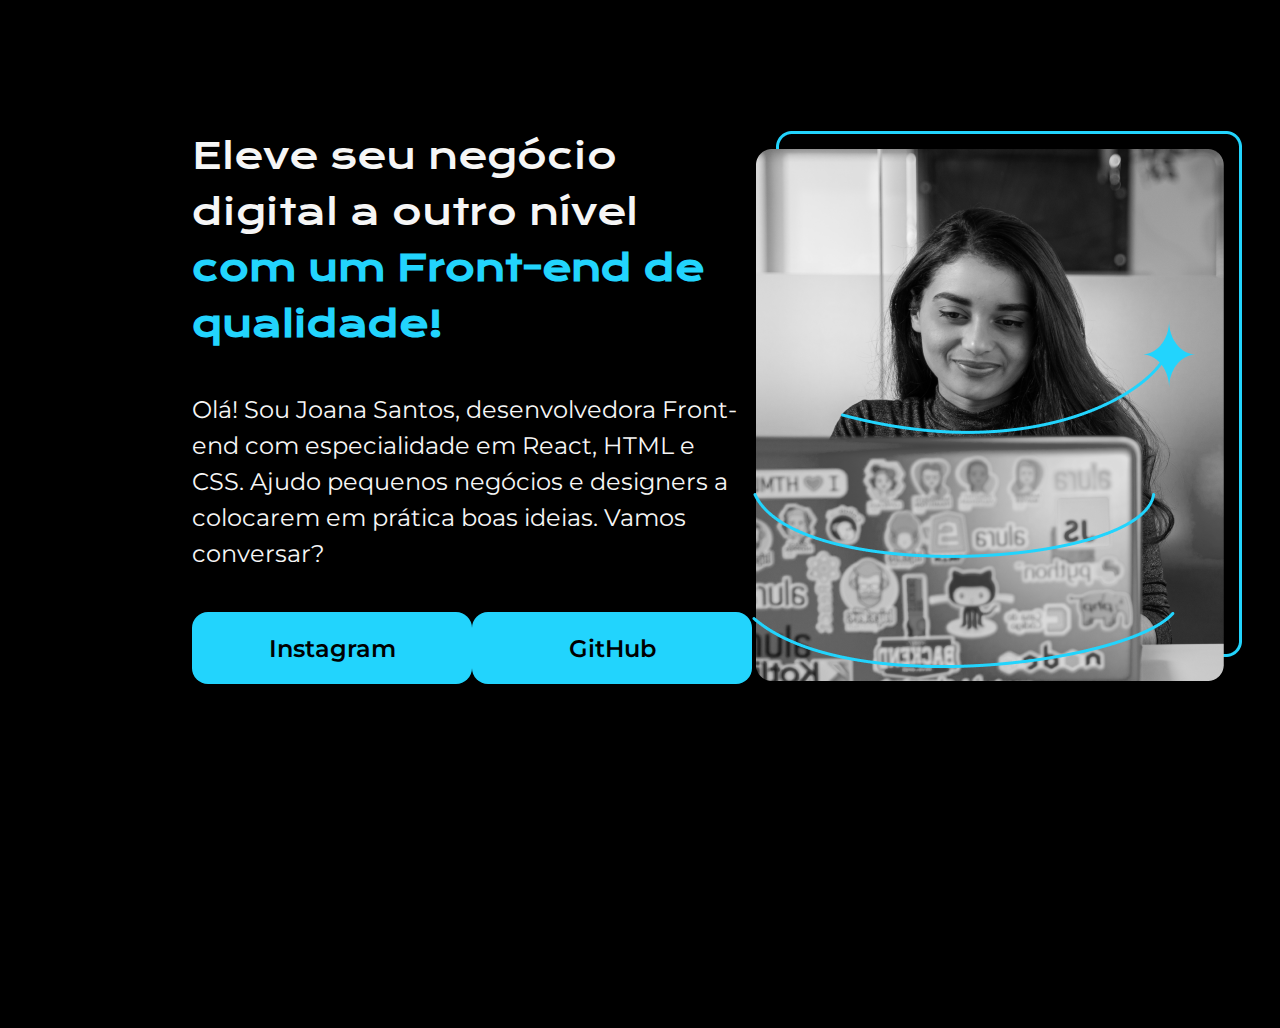
==== index.html @ b43762fd ":tada: Commit inicial" ====
<!DOCTYPE html>

<html lang="pt-br">
    <head>
        <meta http-equiv="Content-Type" content="text/html;charset=UTF-8">
        <meta http-equiv="X-UA-Compatible" content="IE=edge">
        <meta name="viewport" content="width=device-width, initial-scale=1.0">
        <link rel="stylesheet" href="style.css">
        <title>Portfolio</title>
    </head>

    <body>
        <header></header>
        <main class="apresentacao">
            <section class="apresentacao__conteudo">
                <h1 class="apresentacao__conteudo__titulo">Eleve seu negócio digital a outro nível <strong class="titulo-destaque">com um Front-end de qualidade!</strong></h1>
                <p class="apresentacao__conteudo__texto">Olá! Sou Joana Santos, desenvolvedora Front-end com especialidade em React, HTML e CSS. Ajudo pequenos negócios e designers a colocarem em prática boas ideias. Vamos conversar?</p>
                <div class="apresentacao__conteudo__links">
                    <a class="apresentacao__conteudo__links__link" href="https://instagram.com/" target="_blank" rel="noopener noreferrer">Instagram</a>
                    <a class="apresentacao__conteudo__links__link" href="https://github.com/" target="_blank" rel="noopener noreferrer">GitHub</a>
                </div>
            </section>
            <img src="assets/img-profile.png" alt="Foto da Joana Santos programando">
        </main>
        <footer></footer>
           
    </body>   
</html>
---- style.css ----
@import url("https://fonts.googleapis.com/css2?family=Krona+One&family=Montserrat:wght@400;600&display=swap");

:root {
  --blue: #22d4fd;
  --white: #f6f6f6;
  --black: #000;
}

* {
  margin: 0;
  padding: 0;
}

body {
  box-sizing: border-box;
  height: 100vh;
  background: var(--black);
  color: var(--white);
}

.titulo-destaque {
  color: var(--blue);
}

.apresentacao {
  margin: 10% 15%;
  display: flex;
  align-items: center;
  justify-content: space-between;
}

.apresentacao__conteudo {
  width: 615px;
  display: flex;
  flex-direction: column;
  gap: 40px;
}

.apresentacao__conteudo__titulo {
  font-family: "Krona One", sans-serif;
  font-size: 36px;
  font-weight: 400;
  line-height: 56px;
}

.apresentacao__conteudo__texto {
  font-family: "Montserrat", sans-serif;
  font-size: 24px;
  font-weight: 400;
  line-height: 36px;
}

.apresentacao__conteudo__links {
    display: flex;
    justify-content: space-between;
}

.apresentacao__conteudo__links__link {
  text-decoration: none;
  color: var(--black);
  background-color: var(--blue);
  width: 280px;
  text-align: center;
  border-radius: 16px;
  font-size: 24px;
  font-weight: 600;
  padding: 21.5px 0;
  text-decoration: none;
  color: #000000;
  font-family: "Montserrat", sans-serif;
}
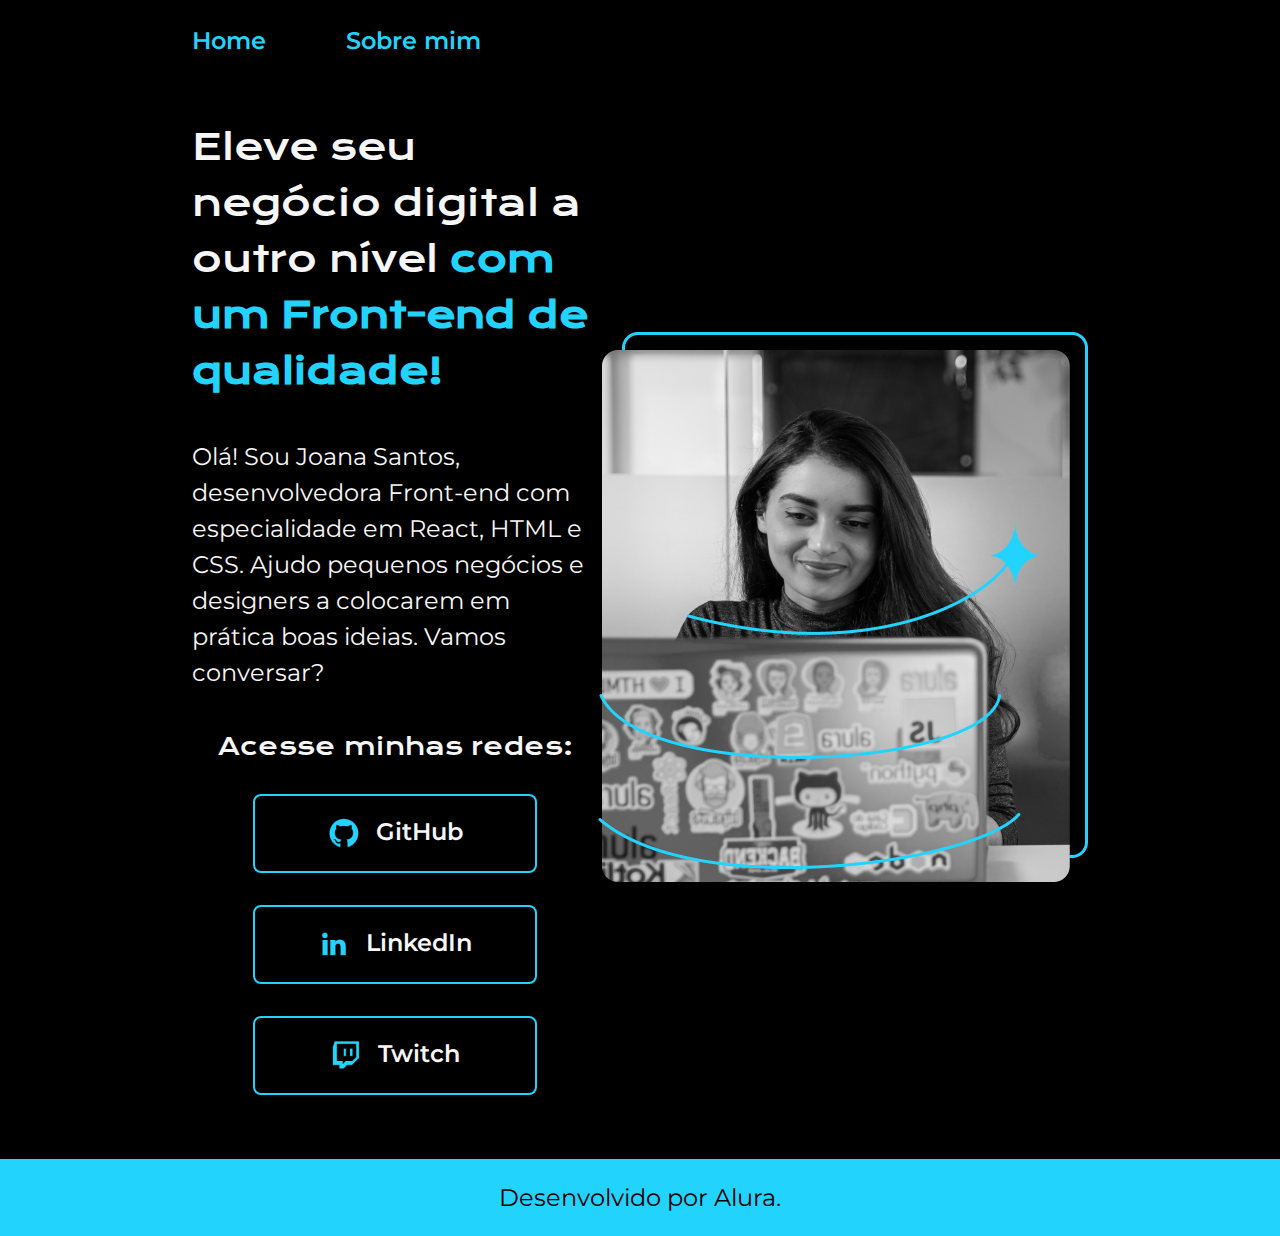
==== commit 39bb0334: ":sparkles: feat: Novo design e pagina "Sobre mim"" ====
--- a/index.html
+++ b/index.html
@@ -1,28 +1,88 @@
 <!DOCTYPE html>
 
 <html lang="pt-br">
-    <head>
-        <meta http-equiv="Content-Type" content="text/html;charset=UTF-8">
-        <meta http-equiv="X-UA-Compatible" content="IE=edge">
-        <meta name="viewport" content="width=device-width, initial-scale=1.0">
-        <link rel="stylesheet" href="style.css">
-        <title>Portfolio</title>
-    </head>
+  <head>
+    <meta http-equiv="Content-Type" content="text/html;charset=UTF-8" />
+    <meta http-equiv="X-UA-Compatible" content="IE=edge" />
+    <meta name="viewport" content="width=device-width, initial-scale=1.0" />
+    <link rel="stylesheet" href="styles/style.css" />
+    <title>Portfolio</title>
+  </head>
 
-    <body>
-        <header></header>
-        <main class="apresentacao">
-            <section class="apresentacao__conteudo">
-                <h1 class="apresentacao__conteudo__titulo">Eleve seu negócio digital a outro nível <strong class="titulo-destaque">com um Front-end de qualidade!</strong></h1>
-                <p class="apresentacao__conteudo__texto">Olá! Sou Joana Santos, desenvolvedora Front-end com especialidade em React, HTML e CSS. Ajudo pequenos negócios e designers a colocarem em prática boas ideias. Vamos conversar?</p>
-                <div class="apresentacao__conteudo__links">
-                    <a class="apresentacao__conteudo__links__link" href="https://instagram.com/" target="_blank" rel="noopener noreferrer">Instagram</a>
-                    <a class="apresentacao__conteudo__links__link" href="https://github.com/" target="_blank" rel="noopener noreferrer">GitHub</a>
-                </div>
-            </section>
-            <img src="assets/img-profile.png" alt="Foto da Joana Santos programando">
-        </main>
-        <footer></footer>
-           
-    </body>   
+  <body>
+    <header class="cabecalho">
+      <nav class="cabecalho__menu">
+        <a class="cabecalho__menu__link" href="index.html" >Home</a>
+        <a class="cabecalho__menu__link" href="about.html" >Sobre mim</a>
+      </nav>
+    </header>
+    <main class="apresentacao">
+      <section class="apresentacao__conteudo">
+        <h1 class="apresentacao__conteudo__titulo">
+          Eleve seu negócio digital a outro nível
+          <strong class="titulo-destaque"
+            >com um Front-end de qualidade!</strong
+          >
+        </h1>
+        <p class="apresentacao__conteudo__texto">
+          Olá! Sou Joana Santos, desenvolvedora Front-end com especialidade em
+          <span class="apresentacao__conteudo__tecnologias"
+            >React, HTML e CSS</span
+          >. Ajudo pequenos negócios e designers a colocarem em prática boas
+          ideias. Vamos conversar?
+        </p>
+        <div class="apresentacao__links">
+          <h2 class="apresentacao__links__subtitulo">Acesse minhas redes:</h2>
+          <a
+            class="apresentacao__links__link"
+            href="https://github.com/"
+            target="_blank"
+            rel="noopener noreferrer"
+          >
+            <img
+              class="apresentacao__links__link__icon"
+              src="assets/logo-github.png"
+              alt="Logo do GitHub"
+            />
+
+            GitHub</a
+          >
+          <a
+            class="apresentacao__links__link"
+            href="https://instagram.com/"
+            target="_blank"
+            rel="noopener noreferrer"
+          >
+            <img
+              class="apresentacao__links__link__icon"
+              src="assets/logo-linkedin.png"
+              alt="Logo do LinkedIn"
+            />
+
+            LinkedIn</a
+          >
+          <a
+            class="apresentacao__links__link"
+            href="https://twitch.com/"
+            target="_blank"
+            rel="noopener noreferrer"
+          >
+            <img
+              class="apresentacao__links__link__icon"
+              src="assets/logo-twitch.png"
+              alt="Logo da Twitch"
+            />
+            Twitch</a
+          >
+        </div>
+      </section>
+      <img
+        src="assets/img-profile.png"
+        alt="Foto da Joana Santos programando"
+      />
+    </main>
+    <footer class="rodape">
+      <p>Desenvolvido por Alura.</p>
+    </footer>
+  </body>
 </html>
--- a/styles/style.css
+++ b/styles/style.css
@@ -0,0 +1,122 @@
+@import url("https://fonts.googleapis.com/css2?family=Krona+One&family=Montserrat:wght@400;600&display=swap");
+
+:root {
+  --blue: #22d4fd;
+  --white: #f6f6f6;
+  --black: #000;
+  --bright-black: #272727;
+
+  --main-font: "Krona One", sans-serif;
+  --secondary-font: "Montserrat", sans-serif;
+}
+
+* {
+  margin: 0;
+  padding: 0;
+}
+
+body {
+  box-sizing: border-box;
+  background: var(--black);
+  color: var(--white);
+}
+
+.cabecalho {
+  padding: 2% 0 0 15%;
+}
+
+.cabecalho__menu {
+  display: flex;
+  gap: 80px;
+}
+.cabecalho__menu__link {
+  font-family: var(--secondary-font);
+  font-size: 24px;
+  font-weight: 600;
+  color: var(--blue);
+  text-decoration: none;
+}
+
+.apresentacao {
+  padding: 5% 15%;
+  display: flex;
+  align-items: center;
+  justify-content: space-between;
+}
+
+.apresentacao__conteudo {
+  width: 615px;
+  display: flex;
+  flex-direction: column;
+  gap: 40px;
+}
+
+.apresentacao__conteudo__titulo {
+  font-family: var(--main-font);
+  font-size: 36px;
+  font-weight: 400;
+  line-height: 56px;
+}
+
+.titulo-destaque {
+  color: var(--blue);
+}
+
+.apresentacao__conteudo__texto {
+  font-family: var(--secondary-font);
+  font-size: 24px;
+  font-weight: 400;
+  line-height: 36px;
+}
+
+.apresentacao__conteudo__tecnologias:hover {
+  background-color: var(--blue);
+  transition: 1.5s;
+  font-size: 110%;
+  font-weight: 800;
+}
+
+.apresentacao__links {
+  display: flex;
+  flex-direction: column;
+  justify-content: space-between;
+  align-items: center;
+  gap: 32px;
+}
+
+.apresentacao__links__subtitulo {
+  font-family: var(--main-font);
+  font-weight: 400;
+  font-size: 24px;
+}
+
+.apresentacao__links__link {
+  display: flex;
+  justify-content: center;
+  gap: 16px;
+  text-decoration: none;
+  color: var(--white);
+  border: 2px solid var(--blue);
+  width: 280px;
+  text-align: center;
+  border-radius: 8px;
+  font-size: 24px;
+  font-weight: 600;
+  padding: 21.5px 0;
+  text-decoration: none;
+  font-family: var(--secondary-font);
+}
+
+.apresentacao__links__link:hover {
+  background-color: var(--bright-black);
+}
+
+.rodape {
+  background-color: var(--blue);
+  color: var(--black);
+  padding: 24px;
+  text-align: center;
+  font-family: var(--secondary-font);
+  font-size: 24px;
+  font-weight: 400;
+}
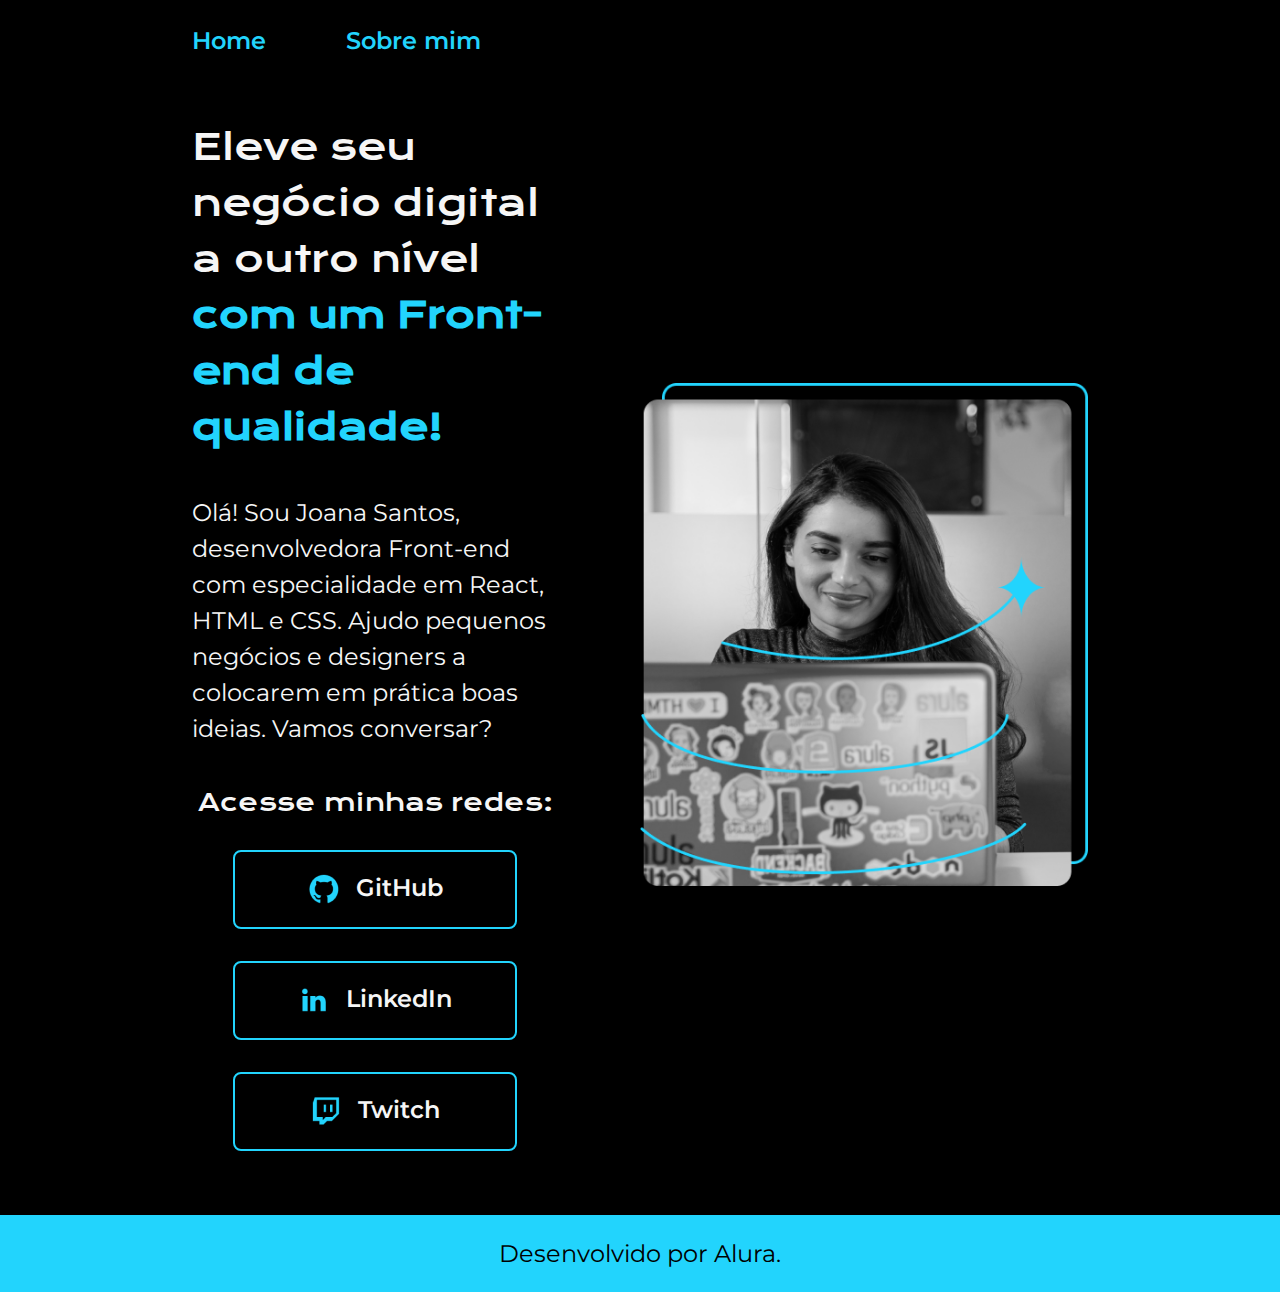
==== commit 50743010: ":sparkles: feat: Add introdução a responsividade" ====
--- a/index.html
+++ b/index.html
@@ -12,8 +12,8 @@
   <body>
     <header class="cabecalho">
       <nav class="cabecalho__menu">
-        <a class="cabecalho__menu__link" href="index.html" >Home</a>
-        <a class="cabecalho__menu__link" href="about.html" >Sobre mim</a>
+        <a class="cabecalho__menu__link" href="index.html">Home</a>
+        <a class="cabecalho__menu__link" href="about.html">Sobre mim</a>
       </nav>
     </header>
     <main class="apresentacao">
@@ -34,7 +34,7 @@
         <div class="apresentacao__links">
           <h2 class="apresentacao__links__subtitulo">Acesse minhas redes:</h2>
           <a
-            class="apresentacao__links__link"
+            class="apresentacao__links__navegacao"
             href="https://github.com/"
             target="_blank"
             rel="noopener noreferrer"
@@ -48,7 +48,7 @@
             GitHub</a
           >
           <a
-            class="apresentacao__links__link"
+            class="apresentacao__links__navegacao"
             href="https://instagram.com/"
             target="_blank"
             rel="noopener noreferrer"
@@ -62,7 +62,7 @@
             LinkedIn</a
           >
           <a
-            class="apresentacao__links__link"
+            class="apresentacao__links__navegacao"
             href="https://twitch.com/"
             target="_blank"
             rel="noopener noreferrer"
@@ -77,6 +77,7 @@
         </div>
       </section>
       <img
+        class="apresentacao__imagem"
         src="assets/img-profile.png"
         alt="Foto da Joana Santos programando"
       />
--- a/styles/style.css
+++ b/styles/style.css
@@ -31,7 +31,7 @@
 }
 .cabecalho__menu__link {
   font-family: var(--secondary-font);
-  font-size: 24px;
+  font-size: 1.5rem;
   font-weight: 600;
   color: var(--blue);
   text-decoration: none;
@@ -42,10 +42,11 @@
   display: flex;
   align-items: center;
   justify-content: space-between;
+  gap: 82px;
 }
 
 .apresentacao__conteudo {
-  width: 615px;
+  width: 50%;
   display: flex;
   flex-direction: column;
   gap: 40px;
@@ -53,7 +54,7 @@
 
 .apresentacao__conteudo__titulo {
   font-family: var(--main-font);
-  font-size: 36px;
+  font-size: 2.25rem;
   font-weight: 400;
   line-height: 56px;
 }
@@ -64,9 +65,9 @@
 
 .apresentacao__conteudo__texto {
   font-family: var(--secondary-font);
-  font-size: 24px;
+  font-size: 1.5rem;
   font-weight: 400;
-  line-height: 36px;
+  line-height: 2.25rem;
 }
 
 .apresentacao__conteudo__tecnologias:hover {
@@ -87,10 +88,10 @@
 .apresentacao__links__subtitulo {
   font-family: var(--main-font);
   font-weight: 400;
-  font-size: 24px;
+  font-size: 1.5rem;
 }
 
-.apresentacao__links__link {
+.apresentacao__links__navegacao {
   display: flex;
   justify-content: center;
   gap: 16px;
@@ -100,23 +101,48 @@
   width: 280px;
   text-align: center;
   border-radius: 8px;
-  font-size: 24px;
+  font-size: 1.5rem;
   font-weight: 600;
   padding: 21.5px 0;
   text-decoration: none;
   font-family: var(--secondary-font);
 }
 
-.apresentacao__links__link:hover {
+.apresentacao__links__navegacao:hover {
   background-color: var(--bright-black);
+}
+
+.apresentacao__imagem {
+  width: 50%;
 }
 
 .rodape {
   background-color: var(--blue);
   color: var(--black);
-  padding: 24px;
+  padding: 1.5rem;
   text-align: center;
   font-family: var(--secondary-font);
-  font-size: 24px;
+  font-size: 1.5rem;
   font-weight: 400;
 }
+
+
+@media (max-width: 1200px) {
+  .cabecalho{
+    padding: 10%;
+  }
+
+  .cabecalho__menu{
+    justify-content: center;
+  }
+
+  .apresentacao {
+    flex-direction: column-reverse;
+    padding: 5%;
+  }
+
+  .apresentacao__conteudo {
+    width: auto;
+  }
+
+}